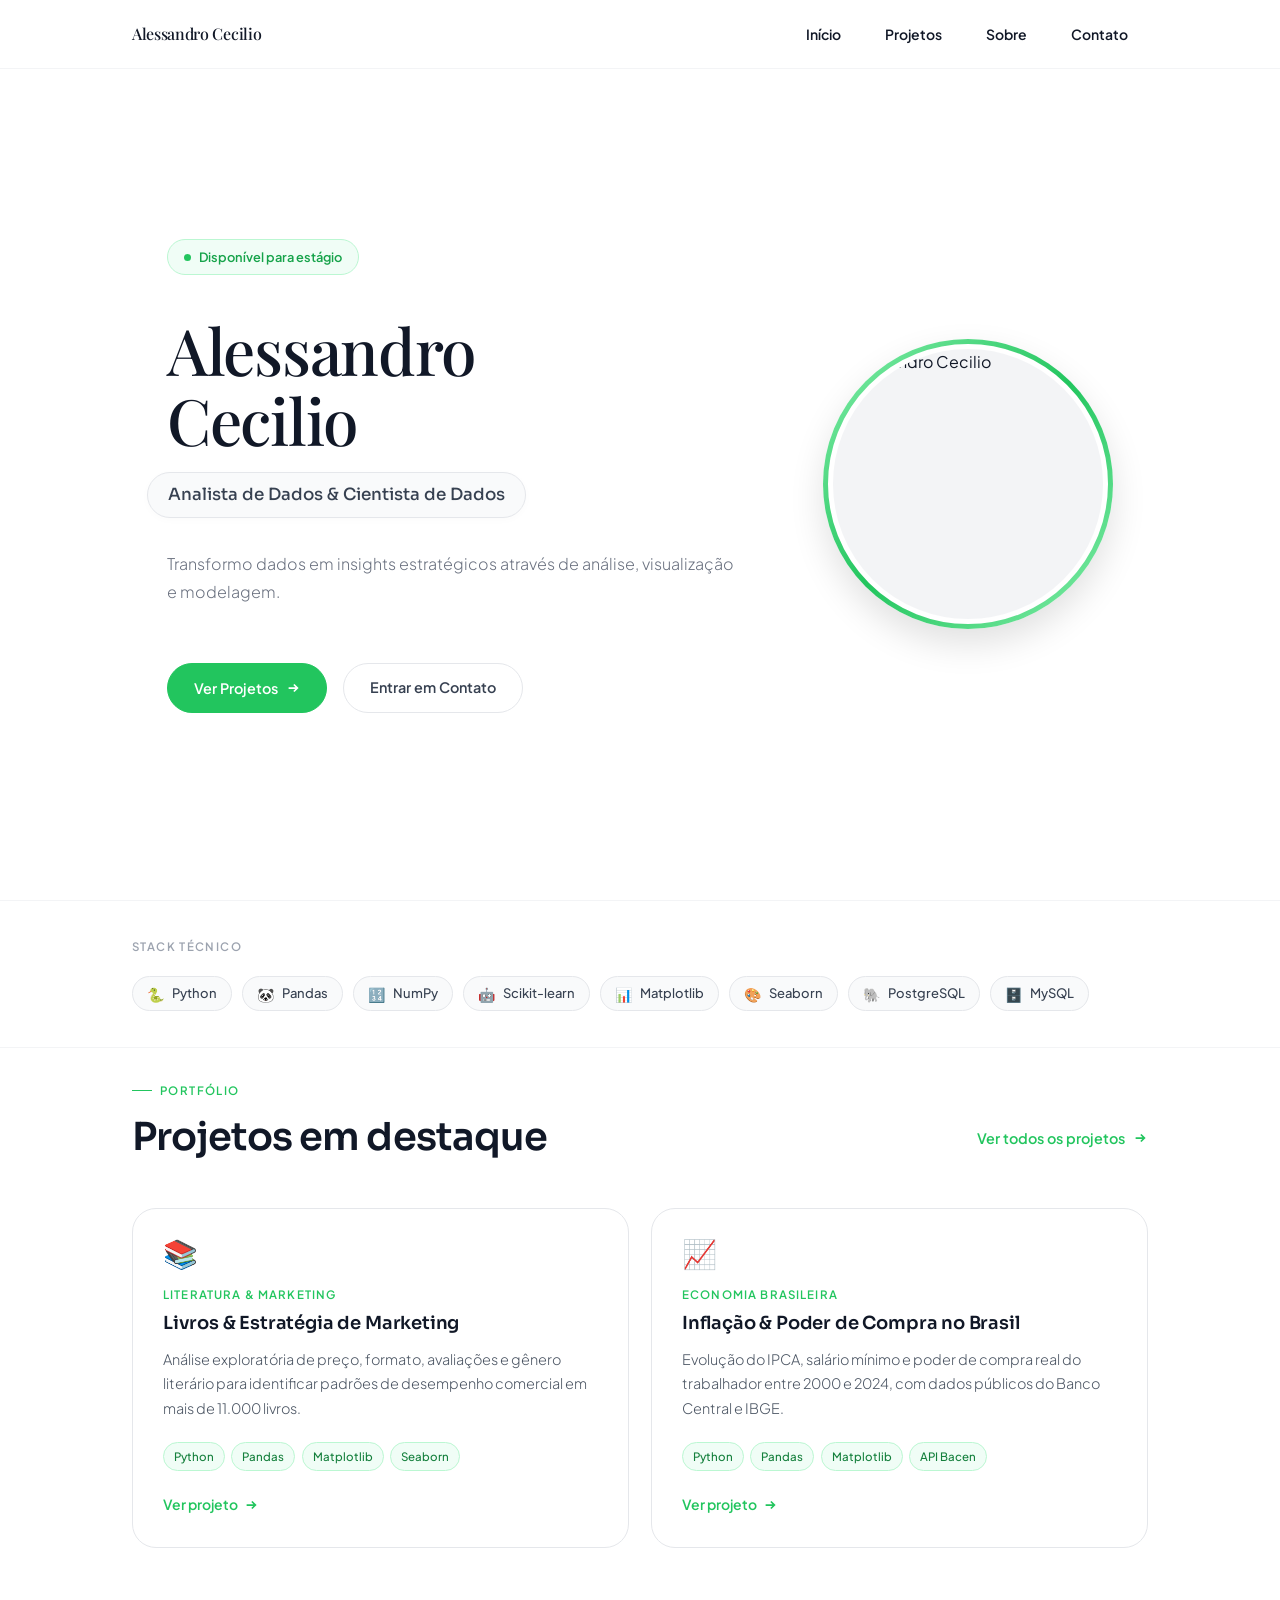
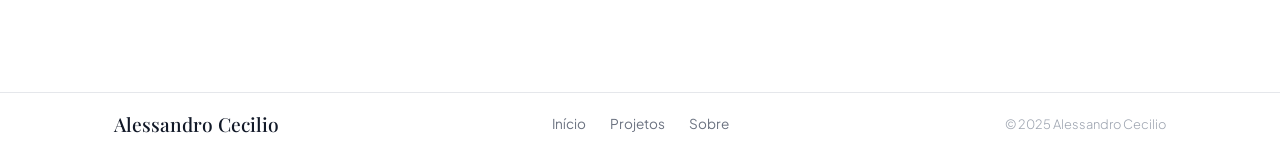
==== index.html @ 3585c95b "Primeiro commit: Portfólio versão 1.0" ====
<!DOCTYPE html>
<html lang="pt-BR">
<head>
<meta charset="UTF-8">
<meta name="viewport" content="width=device-width, initial-scale=1.0">
<meta name="description" content="Alessandro Cecilio — Analista de Dados e Cientista de Dados. Transformo dados em insights estratégicos.">
<meta property="og:title" content="Alessandro Cecilio | Analista de Dados">
<meta property="og:description" content="Transformo dados em insights estratégicos através de análise, visualização e modelagem.">
<title>Alessandro Cecilio | Analista de Dados</title>

<link rel="preconnect" href="https://fonts.googleapis.com">
<link href="https://fonts.googleapis.com/css2?family=Plus+Jakarta+Sans:ital,wght@0,300;0,400;0,500;0,600;0,700;1,300;1,400&family=Sora:wght@300;400;500;600;700&display=swap" rel="stylesheet">
<link href="https://fonts.googleapis.com/css2?family=Plus+Jakarta+Sans:ital,wght@0,300;0,400;0,500;0,600;0,700;1,300;1,400&family=Sora:wght@300;400;500;600;700&family=Playfair+Display:ital,wght@0,400;0,500;0,600;1,400&display=swap" rel="stylesheet">

<link rel="stylesheet" href="css/main.css">
<link rel="stylesheet" href="css/navbar.css">
<link rel="stylesheet" href="css/hero.css">
<link rel="stylesheet" href="css/projects.css">
<link rel="stylesheet" href="css/about.css">
<link rel="stylesheet" href="css/footer.css">
<link rel="stylesheet" href="css/responsive.css">
</head>
<body>

<div id="navbar-container"></div>

<div id="page-home" class="page active">
  <section class="hero">
    <div class="hero-inner">
      <div class="hero-text">
        <div class="hero-badge">
          <span class="hero-badge-dot"></span> Disponível para estágio
        </div>
        <h1 class="hero-name">Alessandro<br>Cecilio</h1>
        <p class="hero-title">Analista de Dados &amp; Cientista de Dados</p>
        <p class="hero-desc">
          Transformo dados em insights estratégicos através de análise, visualização e modelagem.
        </p>
        <div class="hero-actions">
          <button class="btn btn-green" onclick="go('projects')">
            Ver Projetos
            <svg width="14" height="14" viewBox="0 0 16 16" fill="none" stroke="currentColor" stroke-width="2"><path d="M3 8h10M9 4l4 4-4 4"/></svg>
          </button>
          <a href="mailto:moreiraalessandro901@gmail.com" class="btn btn-outline">Entrar em Contato</a>
        </div>
        <div class="hero-socials">
          <a href="https://github.com/AleCecilio" target="_blank" class="social-link" title="GitHub">
            <svg viewBox="0 0 24 24"><path d="M12 0C5.37 0 0 5.37 0 12c0 5.31 3.435 9.795 8.205 11.385.6.105.825-.255.825-.57 0-.285-.015-1.23-.015-2.235-3.015.555-3.795-.735-4.035-1.41-.135-.345-.72-1.41-1.23-1.695-.42-.225-1.02-.78-.015-.795.945-.015 1.62.87 1.845 1.23 1.08 1.815 2.805 1.305 3.495.99.105-.78.42-1.305.765-1.605-2.67-.3-5.46-1.335-5.46-5.925 0-1.305.465-2.385 1.23-3.225-.12-.3-.54-1.53.12-3.18 0 0 1.005-.315 3.3 1.23.96-.27 1.98-.405 3-.405s2.04.135 3 .405c2.295-1.56 3.3-1.23 3.3-1.23.66 1.65.24 2.88.12 3.18.765.84 1.23 1.905 1.23 3.225 0 4.605-2.805 5.625-5.475 5.925.435.375.81 1.095.81 2.22 0 1.605-.015 2.895-.015 3.3 0 .315.225.69.825.57A12.02 12.02 0 0 0 24 12c0-6.63-5.37-12-12-12z"/></svg>
          </a>
          <a href="https://www.linkedin.com/in/alessandro-cecilio" target="_blank" class="social-link" title="LinkedIn">
            <svg viewBox="0 0 24 24"><path d="M20.447 20.452h-3.554v-5.569c0-1.328-.027-3.037-1.852-3.037-1.853 0-2.136 1.445-2.136 2.939v5.667H9.351V9h3.414v1.561h.046c.477-.9 1.637-1.85 3.37-1.85 3.601 0 4.267 2.37 4.267 5.455v6.286zM5.337 7.433a2.062 2.062 0 0 1-2.063-2.065 2.064 2.064 0 1 1 2.063 2.065zm1.782 13.019H3.555V9h3.564v11.452zM22.225 0H1.771C.792 0 0 .774 0 1.729v20.542C0 23.227.792 24 1.771 24h20.451C23.2 24 24 23.227 24 22.271V1.729C24 .774 23.2 0 22.222 0h.003z"/></svg>
          </a>
          <a href="mailto:moreiraalessandro901@gmail.com" class="social-link" title="Email">
            <svg viewBox="0 0 24 24"><path d="M20 4H4c-1.1 0-2 .9-2 2v12c0 1.1.9 2 2 2h16c1.1 0 2-.9 2-2V6c0-1.1-.9-2-2-2zm0 4-8 5-8-5V6l8 5 8-5v2z"/></svg>
          </a>
        </div>
      </div>
      <div class="hero-photo">
        <div class="avatar-ring">
          <div class="avatar-inner">
            <img src="https://github.com/AleCecilio.png?size=400" alt="Alessandro Cecilio" loading="eager">
          </div>
        </div>
      </div>
    </div>
  </section>

  <div class="skills-strip">
    <div class="skills-strip-inner">
      <div class="skills-strip-label">Stack técnico</div>
      <div class="skills-row" id="skillsRow"></div>
    </div>
  </div>

  <section class="section">
    <div class="container">
      <div class="reveal">
        <div class="eyebrow">Portfólio</div>
        <div style="display:flex;align-items:flex-end;justify-content:space-between;flex-wrap:wrap;gap:1rem;margin-bottom:0">
          <h2 class="section-heading" style="margin-bottom:0">Projetos em destaque</h2>
          <button class="btn btn-ghost" onclick="go('projects')">
            Ver todos os projetos
            <svg width="14" height="14" viewBox="0 0 16 16" fill="none" stroke="currentColor" stroke-width="2"><path d="M3 8h10M9 4l4 4-4 4"/></svg>
          </button>
        </div>
      </div>
      <div class="projects-grid" id="homeProjectsGrid"></div>
    </div>
  </section>

  <div class="footer-container"></div>
</div>

<div id="projects-container"></div>
<div id="about-container"></div>
<div id="detail-container"></div>
<div id="contact-container"></div> 

<script src="js/skills.js"></script>
<script src="js/projects.js"></script>
<script src="js/animations.js"></script>
<script src="js/navigation.js"></script>
<script src="js/main.js"></script>
</body>
</html>
---- css/main.css ----
/* ══════════════════════════════════════
   RESET & TOKENS
══════════════════════════════════════ */
*, *::before, *::after { box-sizing: border-box; margin: 0; padding: 0; }

:root {
  /* greens */
  --g50:  #f0fdf6;
  --g100: #dcfce9;
  --g200: #bbf7d2;
  --g300: #86efac;
  --g400: #4ade80;
  --g500: #22c55e;
  --g600: #16a34a;
  --g700: #15803d;

  /* neutrals */
  --white:   #ffffff;
  --gray-50: #f9fafb;
  --gray-100:#f3f4f6;
  --gray-200:#e5e7eb;
  --gray-300:#d1d5db;
  --gray-400:#9ca3af;
  --gray-500:#6b7280;
  --gray-600:#4b5563;
  --gray-700:#374151;
  --gray-800:#1f2937;
  --gray-900:#111827;

  /* semantic */
  --bg:        var(--white);
  --bg-soft:   var(--gray-50);
  --bg-tint:   #f6fef9;
  --text:      var(--gray-900);
  --text-2:    var(--gray-600);
  --text-3:    var(--gray-400);
  --accent:    var(--g500);
  --accent-dk: var(--g700);
  --accent-lt: var(--g100);
  --border:    var(--gray-200);
  --border-lt: var(--gray-100);

  /* type */
  --font-name: 'Playfair Display', serif;
  --font-head: 'Sora', sans-serif;
  --font-body: 'Plus Jakarta Sans', sans-serif;

  /* space */
  --r-sm:  8px;
  --r-md:  12px;
  --r-lg:  16px;
  --r-xl:  24px;
  --r-full: 9999px;

  --tr: 0.25s ease;
}

html { scroll-behavior: smooth; font-size: 16px; }

body {
  font-family: var(--font-body);
  background: var(--bg);
  color: var(--text);
  line-height: 1.65;
  -webkit-font-smoothing: antialiased;
  overflow-x: hidden;
}

img { max-width: 100%; display: block; }
a { color: inherit; text-decoration: none; }
button { font-family: inherit; cursor: pointer; border: none; background: none; }
ul { list-style: none; }

/* ══════════════════════════════════════
   UTILITIES
══════════════════════════════════════ */
.container {
  max-width: 1080px;
  margin: 0 auto;
  padding: 0 2rem;
}

.section { padding: 1.5rem 0 6rem 0; }
.section-alt { background: var(--bg-soft); }
.section-tint { background: var(--bg-tint); }

.eyebrow {
  display: inline-flex;
  align-items: center;
  gap: 0.5rem;
  font-family: var(--font-body);
  font-size: 0.72rem;
  font-weight: 600;
  letter-spacing: 0.12em;
  text-transform: uppercase;
  color: var(--accent);
  margin-bottom: 0.875rem;
}

.eyebrow::before {
  content: '';
  display: block;
  width: 20px;
  height: 1.5px;
  background: var(--accent);
  flex-shrink: 0;
}

.section-heading {
  font-family: var(--font-head);
  font-size: clamp(1.875rem, 3vw, 2.5rem);
  font-weight: 600;
  letter-spacing: -0.025em;
  line-height: 1.2;
  color: var(--gray-900);
  margin-bottom: 0.75rem;
}

.section-sub {
  font-size: 1.0625rem;
  font-weight: 300;
  color: var(--text-2);
  max-width: 52ch;
  line-height: 1.75;
}

/* fade-up on scroll */
.reveal {
  opacity: 0;
  transform: translateY(18px);
  transition: opacity 0.55s ease, transform 0.55s ease;
}
.reveal.in {
  opacity: 1;
  transform: translateY(0);
}
.reveal-d1 { transition-delay: 0.1s; }
.reveal-d2 { transition-delay: 0.2s; }
.reveal-d3 { transition-delay: 0.3s; }
.reveal-d4 { transition-delay: 0.4s; }

/* ══════════════════════════════════════
   BUTTONS
══════════════════════════════════════ */
.btn {
  display: inline-flex;
  align-items: center;
  gap: 0.5rem;
  font-family: var(--font-body);
  font-size: 0.9rem;
  font-weight: 600;
  padding: 0.75rem 1.625rem;
  border-radius: var(--r-full);
  transition: var(--tr);
  white-space: nowrap;
  cursor: pointer;
}

.btn-green {
  background: var(--accent);
  color: #fff;
  border: 1.5px solid var(--accent);
}
.btn-green:hover {
  background: var(--accent-dk);
  border-color: var(--accent-dk);
  transform: translateY(-1px);
  box-shadow: 0 4px 16px rgba(34,197,94,0.25);
}

.btn-outline {
  background: transparent;
  color: var(--gray-700);
  border: 1.5px solid var(--border);
}
.btn-outline:hover {
  border-color: var(--accent);
  color: var(--accent);
  transform: translateY(-1px);
}

.btn-ghost {
  background: transparent;
  color: var(--accent);
  border: 1.5px solid transparent;
  padding-left: 0;
  padding-right: 0;
}
.btn-ghost:hover { gap: 0.75rem; }

/* PAGES DEFAULT */
.page { display: none; padding-top: 68px; }
.page.active { display: block; }
---- css/navbar.css ----
/* ══════════════════════════════════════
   NAVBAR
══════════════════════════════════════ */
#navbar {
  position: fixed;
  top: 0; left: 0; right: 0;
  z-index: 200;
  background: rgba(255,255,255,0.92);
  backdrop-filter: blur(16px);
  -webkit-backdrop-filter: blur(16px);
  border-bottom: 1px solid var(--border-lt);
  transition: box-shadow 0.3s ease;
}
#navbar.scrolled {
  box-shadow: 0 1px 20px rgba(0,0,0,0.06);
}

.nav-inner {
  display: flex;
  align-items: center;
  justify-content: space-between;
  height: 68px;
  max-width: 1080px;
  margin: 0 auto;
  padding: 0 2rem;
}

.nav-logo {
  font-family: var(--font-name);
  font-weight: 500;
  letter-spacing: -0.02em;
  cursor: pointer;
}
.nav-logo span { color: var(--accent); }

.nav-links {
  display: flex;
  align-items: center;
  gap: 0.25rem;
}

.nav-links a {
  font-size: 0.875rem;
  font-weight: 600;
  color: var(--text);
  padding: 0.5rem 1.25rem;
  border-radius: var(--r-full);
  cursor: pointer;
  transition: all 0.25s ease;
}

.nav-links a:hover {
  background: var(--accent);
  color: #fff;
  transform: translateY(-1px);
}

.nav-links a.active {
  color: var(--gray-900);
  background: var(--gray-100);
}

.hamburger {
  display: none;
  flex-direction: column;
  gap: 5px;
  padding: 6px;
  cursor: pointer;
}
.hamburger span {
  display: block;
  width: 22px; height: 1.5px;
  background: var(--gray-700);
  border-radius: 2px;
  transition: var(--tr);
}
---- css/hero.css ----
/* ══════════════════════════════════════
   HERO
══════════════════════════════════════ */
.hero {
  min-height: calc(100vh - 68px); 
  display: flex;
  align-items: center; 
  background: var(--white);
  padding: 2rem 0; 
}

.hero-inner {
  display: grid;
  grid-template-columns: 1fr auto;
  align-items: center;
  gap: 5rem;
  max-width: 1080px;
  margin: 0 auto;
  padding: 0 2rem;
}

.hero-text {}

.hero-badge {
  display: inline-flex;
  align-items: center;
  gap: 0.5rem;
  background: var(--g50);
  border: 1px solid var(--g200);
  color: var(--g600);
  font-size: 0.8rem;
  font-weight: 600;
  padding: 0.4rem 1rem;
  border-radius: var(--r-full);
  margin-bottom: 2.5rem; /* Aumentado para afastar do nome */
}

.hero-badge-dot {
  width: 7px; height: 7px;
  border-radius: 50%;
  background: var(--accent);
  animation: blink 2s ease-in-out infinite;
}

@keyframes blink {
  0%, 100% { opacity: 1; }
  50% { opacity: 0.3; }
}

.hero-name {
  font-family: var(--font-name);
  font-weight: 500;
  letter-spacing: -0.02em;
  font-size: clamp(3rem, 5vw, 4rem); 
  line-height: 1.1;
  white-space: nowrap;
  margin-bottom: 1rem; 
}

.hero-title {
  display: inline-block; 
  font-family: var(--font-head);
  font-size: 1.05rem; 
  font-weight: 500;
  color: var(--gray-700);
  background: var(--gray-50); 
  border: 1px solid var(--border); 
  padding: 0.5rem 1.25rem; 
  border-radius: var(--r-full); 
  margin-bottom: 2rem;
  letter-spacing: 0;
  box-shadow: 0 2px 8px rgba(0,0,0,0.02); 


  margin-left: -1.25rem; 
}

.hero-desc {
  font-size: 1rem;
  font-weight: 300;
  color: var(--gray-500);
  line-height: 1.8; 
  max-width: 48ch;
  margin-bottom: 3.5rem; 
}

.hero-actions {
  display: flex;
  gap: 1rem;
  flex-wrap: wrap;
  margin-bottom: 1rem;
}

.hero-socials {
  display: none; 
}

.social-link {
  display: flex;
  align-items: center;
  justify-content: center;
  width: 40px; height: 40px;
  border-radius: var(--r-md);
  border: 1.5px solid var(--border);
  color: var(--gray-500);
  transition: var(--tr);
}
.social-link:hover {
  border-color: var(--accent);
  color: var(--accent);
  transform: translateY(-2px);
}
.social-link svg { width: 18px; height: 18px; fill: currentColor; }

/* AVATAR */
.hero-photo {
  flex-shrink: 0;
}

.avatar-ring {
  width: 290px;         
  height: 290px;        
  border-radius: 50%;
  padding: 5px;          
  background: linear-gradient(135deg, var(--g300), var(--g500), var(--g300));
  animation: ring-rotate 6s linear infinite;
  
  box-shadow: 0 15px 35px rgba(0, 0, 0, 0.12); 
}

@keyframes ring-rotate {
  to { background: linear-gradient(495deg, var(--g300), var(--g500), var(--g300)); }
}

.avatar-inner {
  width: 100%;
  height: 100%;
  border-radius: 50%;
  overflow: hidden;
  border: 5px solid var(--white); 
  background: var(--gray-100);
}

.avatar-inner img {
  width: 100%;
  height: 100%;
  object-fit: cover;
}

/* ══════════════════════════════════════
   SKILLS STRIP
══════════════════════════════════════ */
.skills-strip {
  border-top: 1px solid var(--border-lt);
  border-bottom: 1px solid var(--border-lt);
  padding: 2.25rem 0;
  background: var(--white);
}

.skills-strip-inner {
  max-width: 1080px;
  margin: 0 auto;
  padding: 0 2rem;
}

.skills-strip-label {
  font-size: 0.72rem;
  font-weight: 600;
  letter-spacing: 0.12em;
  text-transform: uppercase;
  color: var(--gray-400);
  margin-bottom: 1.25rem;
}

.skills-row {
  display: flex;
  flex-wrap: wrap;
  gap: 0.625rem;
}

.skill-chip {
  display: inline-flex;
  align-items: center;
  gap: 0.5rem;
  font-size: 0.8125rem;
  font-weight: 500;
  color: var(--gray-700);
  background: var(--gray-50);
  border: 1px solid var(--gray-200);
  padding: 0.375rem 0.875rem;
  border-radius: var(--r-full);
  transition: var(--tr);
}
.skill-chip:hover {
  border-color: var(--g300);
  background: var(--g50);
  color: var(--g700);
}

.skill-chip-icon {
  font-size: 14px;
  line-height: 1;
}

/* ══════════════════════════════════════
   CONTACT SECTION
══════════════════════════════════════ */
.contact-band {
  background: linear-gradient(135deg, var(--g50), var(--white));
  border-top: 1px solid var(--g100);
  border-bottom: 1px solid var(--g100);
  padding: 5rem 0;
}

.contact-inner {
  max-width: 640px;
  margin: 0 auto;
  padding: 0 2rem;
  text-align: center;
}

.contact-inner .section-heading { margin-bottom: 1rem; }
.contact-inner .section-sub { margin: 0 auto 2.25rem; }

.contact-links {
  display: flex;
  align-items: center;
  justify-content: center;
  gap: 1rem;
  flex-wrap: wrap;
}

.contact-item {
  display: inline-flex;
  align-items: center;
  gap: 0.5rem;
  font-size: 0.875rem;
  font-weight: 500;
  color: var(--gray-600);
  background: var(--white);
  border: 1.5px solid var(--border);
  padding: 0.625rem 1.25rem;
  border-radius: var(--r-full);
  transition: var(--tr);
  text-decoration: none;
}
.contact-item:hover {
  border-color: var(--accent);
  color: var(--accent);
  transform: translateY(-2px);
  box-shadow: 0 4px 12px rgba(34,197,94,0.12);
}
.contact-item svg { width: 16px; height: 16px; fill: currentColor; flex-shrink: 0; }
---- css/projects.css ----
/* ══════════════════════════════════════
   PROJECTS SECTION / PAGE
══════════════════════════════════════ */
.projects-grid {
  display: grid;
  grid-template-columns: repeat(auto-fit, minmax(310px, 1fr));
  gap: 1.375rem;
  margin-top: 3rem;
}

.project-card {
  background: var(--white);
  border: 1px solid var(--border);
  border-radius: var(--r-xl);
  padding: 1.875rem;
  cursor: pointer;
  transition: var(--tr);
  display: flex;
  flex-direction: column;
  position: relative;
  overflow: hidden;
}

.project-card::after {
  content: '';
  position: absolute;
  top: 0; left: 0; right: 0;
  height: 2px;
  background: linear-gradient(90deg, var(--g300), var(--g500));
  transform: scaleX(0);
  transform-origin: left;
  transition: transform 0.35s ease;
}

.project-card:hover {
  border-color: var(--g200);
  box-shadow: 0 8px 32px rgba(0,0,0,0.07);
  transform: translateY(-3px);
}
.project-card:hover::after { transform: scaleX(1); }

.card-emoji {
  font-size: 1.75rem;
  margin-bottom: 1.125rem;
  display: block;
  line-height: 1;
}

.card-area {
  font-size: 0.72rem;
  font-weight: 600;
  letter-spacing: 0.1em;
  text-transform: uppercase;
  color: var(--accent);
  margin-bottom: 0.4rem;
}

.card-title {
  font-family: var(--font-head);
  font-size: 1.125rem;
  font-weight: 600;
  color: var(--gray-900);
  line-height: 1.35;
  margin-bottom: 0.75rem;
  letter-spacing: -0.01em;
}

.card-desc {
  font-size: 0.9rem;
  font-weight: 300;
  color: var(--gray-600);
  line-height: 1.7;
  margin-bottom: 1.375rem;
  flex: 1;
}

.card-tags {
  display: flex;
  flex-wrap: wrap;
  gap: 0.4rem;
  margin-bottom: 1.375rem;
}

.card-tag {
  font-size: 0.72rem;
  font-weight: 500;
  color: var(--g700);
  background: var(--g50);
  border: 1px solid var(--g200);
  padding: 0.25rem 0.625rem;
  border-radius: var(--r-full);
}

.card-cta {
  display: inline-flex;
  align-items: center;
  gap: 0.375rem;
  font-size: 0.875rem;
  font-weight: 600;
  color: var(--accent);
  transition: var(--tr);
  margin-top: auto;
}
.card-cta:hover { gap: 0.625rem; }

/* ══════════════════════════════════════
   PROJECT DETAIL
══════════════════════════════════════ */
.detail-wrap {
  max-width: 1080px;
  margin: 0 auto;
  padding: 4rem 2rem;
}

.back-link {
  display: inline-flex;
  align-items: center;
  gap: 0.375rem;
  font-size: 0.875rem;
  font-weight: 500;
  color: var(--gray-500);
  margin-bottom: 2.5rem;
  transition: var(--tr);
  cursor: pointer;
  background: none;
  border: none;
}
.back-link:hover { color: var(--accent); gap: 0.625rem; }

.detail-hero {
  border-bottom: 1px solid var(--border-lt);
  padding-bottom: 2.5rem;
  margin-bottom: 3rem;
}

.detail-emoji {
  font-size: 2.5rem;
  margin-bottom: 1rem;
  display: block;
}

.detail-area {
  font-size: 0.72rem;
  font-weight: 600;
  letter-spacing: 0.1em;
  text-transform: uppercase;
  color: var(--accent);
  margin-bottom: 0.5rem;
}

.detail-title {
  font-family: var(--font-head);
  font-size: clamp(2rem, 4vw, 3rem);
  font-weight: 700;
  letter-spacing: -0.03em;
  line-height: 1.15;
  color: var(--gray-900);
  margin-bottom: 1rem;
}

.detail-body {
  display: grid;
  grid-template-columns: 1fr 280px;
  gap: 3.5rem;
  align-items: start;
}

.detail-block {
  margin-bottom: 2.5rem;
}

.detail-block h3 {
  font-family: var(--font-head);
  font-size: 1rem;
  font-weight: 600;
  color: var(--gray-900);
  margin-bottom: 0.875rem;
  display: flex;
  align-items: center;
  gap: 0.5rem;
}

.detail-block p {
  font-size: 0.9375rem;
  font-weight: 300;
  color: var(--gray-600);
  line-height: 1.8;
}

.detail-block ul {
  display: flex;
  flex-direction: column;
  gap: 0.5rem;
}
.detail-block ul li {
  font-size: 0.9375rem;
  font-weight: 300;
  color: var(--gray-600);
  line-height: 1.7;
  padding-left: 1.25rem;
  position: relative;
}
.detail-block ul li::before {
  content: '→';
  position: absolute;
  left: 0;
  color: var(--accent);
}

.insight-item {
  background: var(--g50);
  border: 1px solid var(--g100);
  border-left: 3px solid var(--accent);
  border-radius: 0 var(--r-md) var(--r-md) 0;
  padding: 1rem 1.25rem;
  margin-bottom: 0.75rem;
  font-size: 0.9rem;
  font-weight: 300;
  color: var(--gray-700);
  line-height: 1.7;
}

.viz-placeholder {
  background: var(--gray-50);
  border: 1.5px dashed var(--gray-200);
  border-radius: var(--r-xl);
  padding: 3rem 2rem;
  text-align: center;
  margin-bottom: 2rem;
}
.viz-placeholder .vp-icon { font-size: 2.5rem; margin-bottom: 0.75rem; }
.viz-placeholder p { color: var(--gray-400); font-size: 0.875rem; font-weight: 300; }
.viz-placeholder p strong { display: block; font-weight: 600; color: var(--gray-600); margin-bottom: 0.25rem; }

/* sidebar */
.sidebar-block {
  background: var(--gray-50);
  border: 1px solid var(--border-lt);
  border-radius: var(--r-xl);
  padding: 1.375rem;
  margin-bottom: 1rem;
}

.sidebar-block h4 {
  font-size: 0.72rem;
  font-weight: 700;
  letter-spacing: 0.1em;
  text-transform: uppercase;
  color: var(--gray-400);
  margin-bottom: 0.875rem;
}

.sidebar-tags {
  display: flex;
  flex-wrap: wrap;
  gap: 0.375rem;
}

.status-badge {
  display: inline-flex;
  align-items: center;
  gap: 0.4rem;
  font-size: 0.8125rem;
  font-weight: 500;
  color: var(--g700);
}
.status-dot {
  width: 7px; height: 7px;
  border-radius: 50%;
  background: var(--accent);
}
---- css/about.css ----
/* ══════════════════════════════════════
   ABOUT PAGE
══════════════════════════════════════ */
.about-layout {
  display: grid;
  grid-template-columns: 1fr 1fr;
  gap: 4rem;
  align-items: start;
  margin-top: 3rem;
}

.about-text p {
  font-size: 0.9375rem;
  font-weight: 300;
  color: var(--gray-600);
  line-height: 1.85;
  margin-bottom: 1.25rem;
}

.about-meta-grid {
  display: grid;
  gap: 1rem;
}

.about-meta-card {
  background: var(--gray-50);
  border: 1px solid var(--border-lt);
  border-radius: var(--r-xl);
  padding: 1.375rem;
}
.about-meta-card h4 {
  font-size: 0.72rem;
  font-weight: 700;
  letter-spacing: 0.1em;
  text-transform: uppercase;
  color: var(--gray-400);
  margin-bottom: 0.75rem;
}
.about-meta-card p {
  font-size: 0.9rem;
  font-weight: 400;
  color: var(--gray-700);
  line-height: 1.6;
}
.about-meta-card .sub {
  font-size: 0.8rem;
  color: var(--gray-400);
  font-weight: 300;
  display: block;
  margin-top: 0.125rem;
}
---- css/footer.css ----
/* ══════════════════════════════════════
   FOOTER
══════════════════════════════════════ */
footer {
  border-top: 1px solid var(--gray-200);
  margin-top: 3rem;
  padding: 0.5rem 0;
  background: var(--white);
}

.footer-inner {
  max-width: 1100px;
  margin: 0 auto;
  padding: 0.5rem 1.5rem;

  display: grid;
  grid-template-columns: 1fr auto 1fr;
  align-items: center;
}
.footer-logo {
  font-family: var(--font-name);
  font-size: 1.2rem;
  font-weight: 500;
}
.footer-logo span { color: var(--accent); }

.footer-nav {
  display: flex;
  gap: 1.5rem;
  justify-content: center;
  justify-self: start;
}
.footer-nav a {
  font-size: 0.85rem;
  color: var(--gray-500);
  transition: var(--tr);
  cursor: pointer;
}
.footer-nav a:hover { color: var(--accent); }

.footer-copy {
  font-size: 0.8rem;
  color: var(--gray-400);
  font-weight: 300;
  justify-self: end;
}
---- css/responsive.css ----
/* ══════════════════════════════════════
   RESPONSIVE
══════════════════════════════════════ */
@media (max-width: 820px) {
  .hero-inner {
    grid-template-columns: 1fr;
    gap: 3rem;
    text-align: center;
  }
  .hero-photo { order: -1; display: flex; justify-content: center; }
  .avatar-ring { width: 260px; height: 260px; }
  .hero-actions { justify-content: center; }
  .hero-socials { justify-content: center; }
  .hero-desc { margin-left: auto; margin-right: auto; }
  .about-layout { grid-template-columns: 1fr; gap: 2.5rem; }
  .detail-body { grid-template-columns: 1fr; }
  .detail-sidebar { order: -1; }
}

@media (max-width: 640px) {
  .section { padding: 4rem 0; }
  .hero { padding: 5rem 0 4rem; }
  .nav-links { display: none; }
  .nav-contact { display: none; }
  .hamburger { display: flex; }
  .nav-links.open {
    display: flex;
    flex-direction: column;
    position: fixed;
    top: 68px; left: 0; right: 0;
    background: rgba(255,255,255,0.97);
    border-bottom: 1px solid var(--border);
    padding: 1rem 1.5rem;
    gap: 0.25rem;
    z-index: 199;
  }
  .projects-grid { grid-template-columns: 1fr; }
  .contact-links { flex-direction: column; align-items: stretch; }
  .contact-item { justify-content: center; }
  .footer-inner { flex-direction: column; align-items: flex-start; gap: 0.875rem; }
}
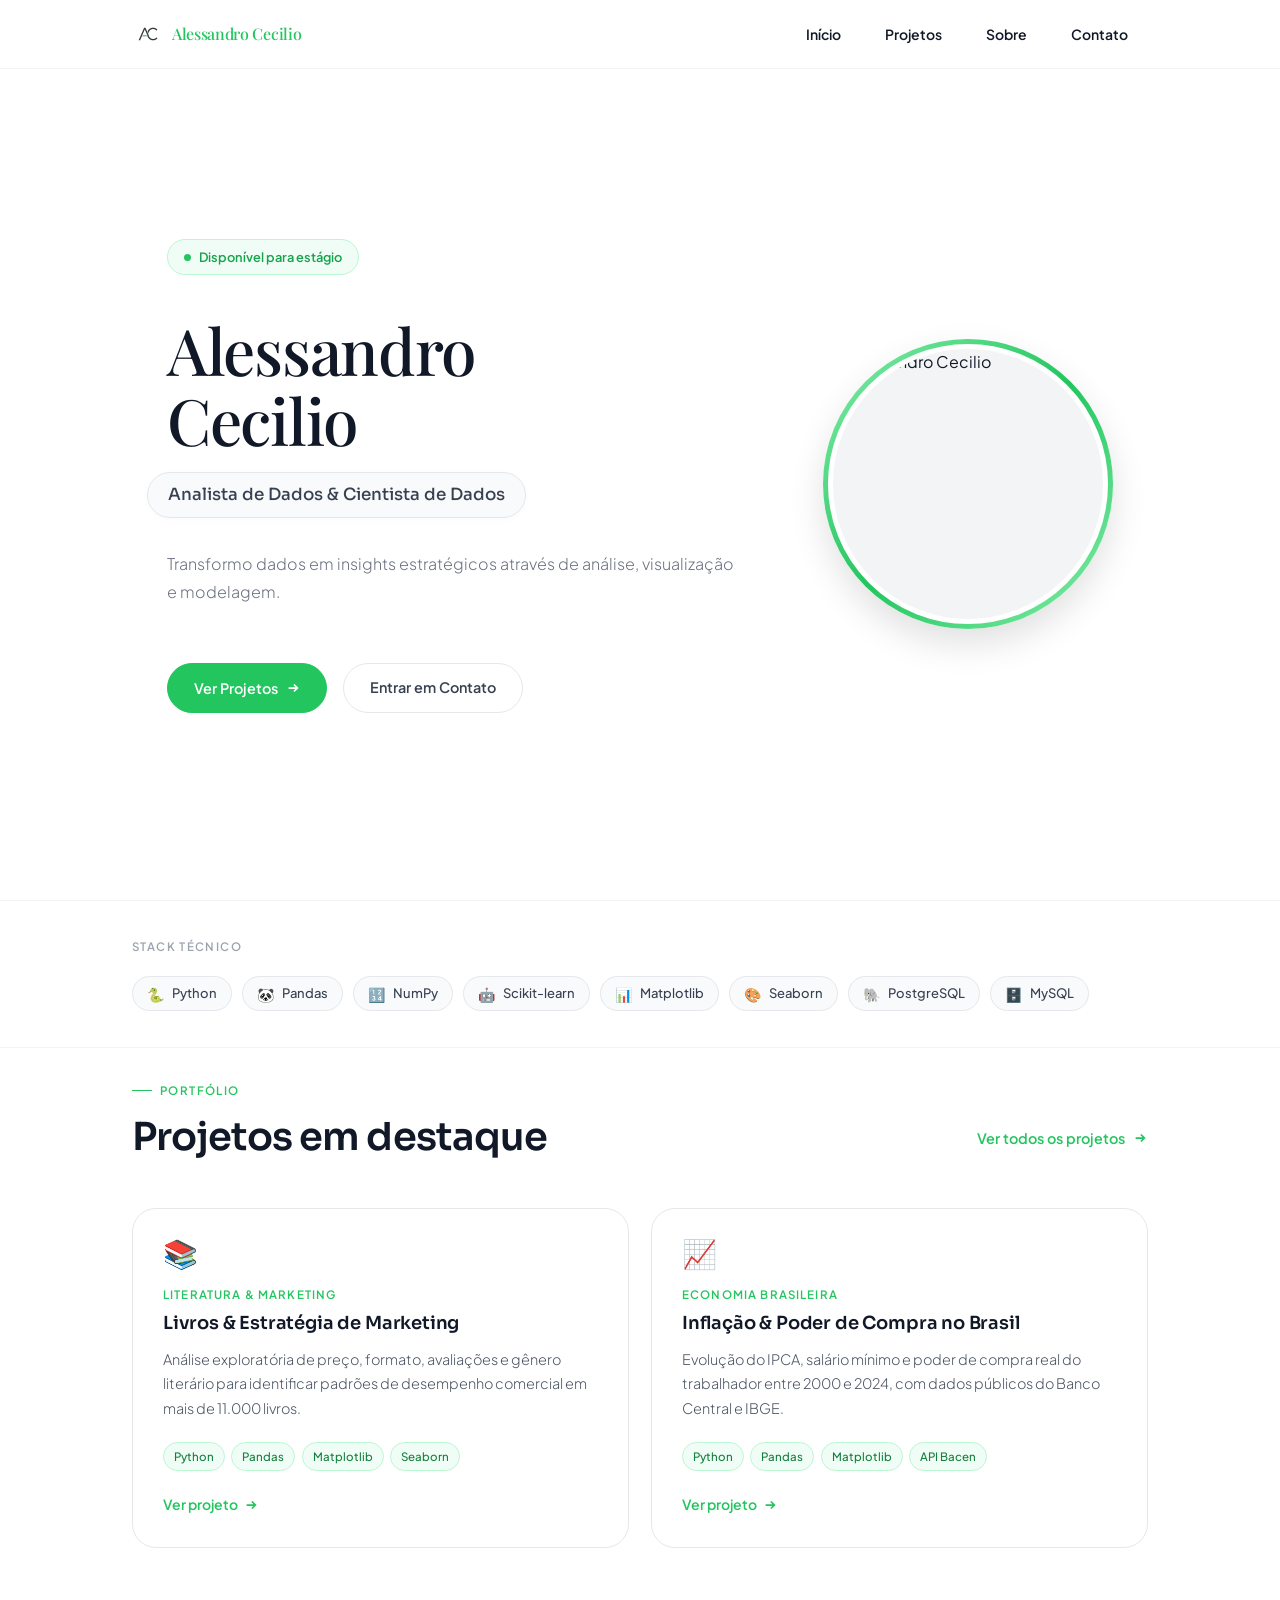
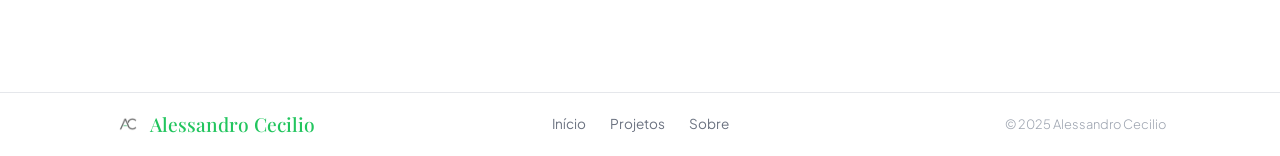
==== commit 58e88e9c: "ui: melhoria no respiro do layout e implementação do favicon" ====
--- a/index.html
+++ b/index.html
@@ -19,6 +19,8 @@
 <link rel="stylesheet" href="css/about.css">
 <link rel="stylesheet" href="css/footer.css">
 <link rel="stylesheet" href="css/responsive.css">
+
+<link rel="icon" type="image/png" href="assets/images/logo_ac_fundo.png">
 </head>
 <body>
 
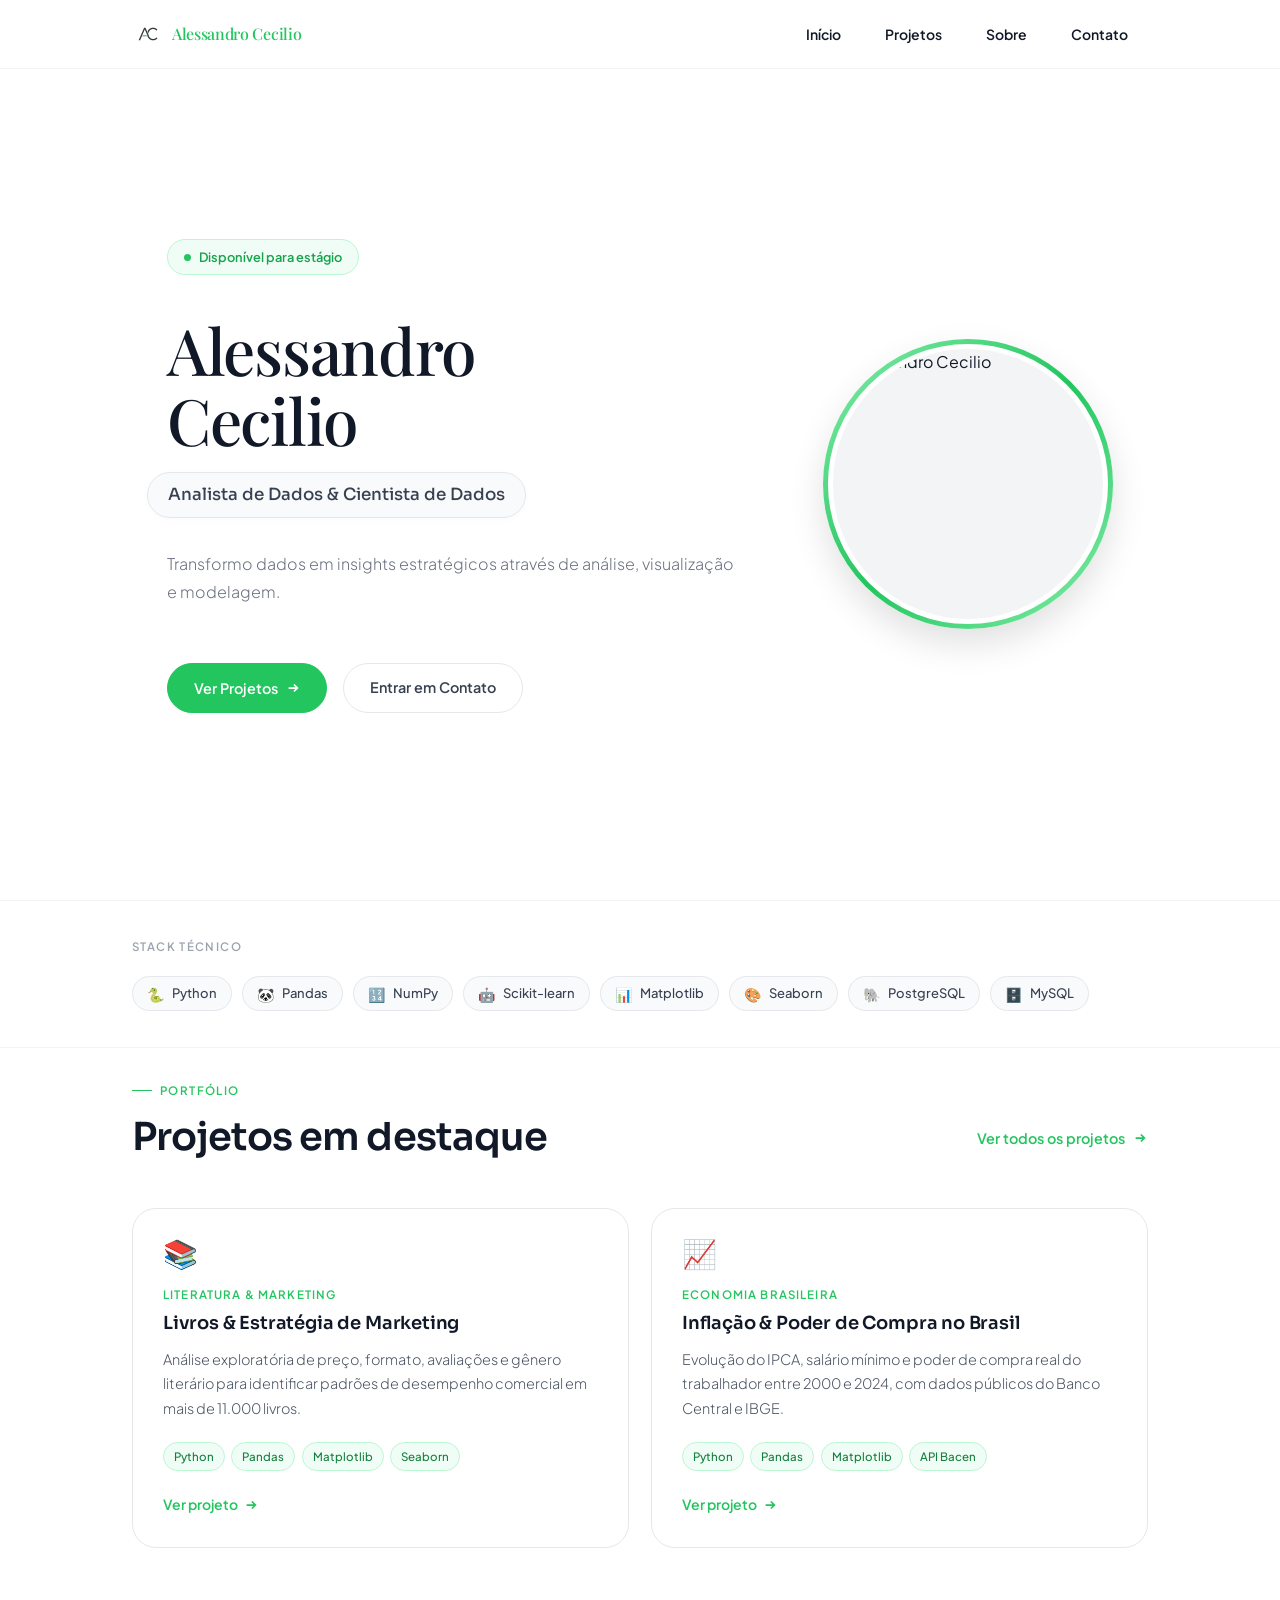
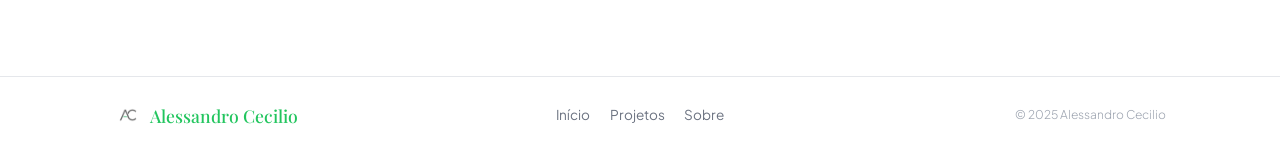
==== commit 458e141b: "ui: remove redes sociais do hero mobile para ganhar espaço" ====
--- a/index.html
+++ b/index.html
@@ -43,7 +43,7 @@
             Ver Projetos
             <svg width="14" height="14" viewBox="0 0 16 16" fill="none" stroke="currentColor" stroke-width="2"><path d="M3 8h10M9 4l4 4-4 4"/></svg>
           </button>
-          <a href="mailto:moreiraalessandro901@gmail.com" class="btn btn-outline">Entrar em Contato</a>
+          <a onclick="go('contact')" class="btn btn-outline">Entrar em Contato</a>
         </div>
         <div class="hero-socials">
           <a href="https://github.com/AleCecilio" target="_blank" class="social-link" title="GitHub">
--- a/css/footer.css
+++ b/css/footer.css
@@ -1,46 +1,72 @@
 /* ══════════════════════════════════════
-   FOOTER
+    FOOTER (RESPONSIVO)
 ══════════════════════════════════════ */
 footer {
   border-top: 1px solid var(--gray-200);
-  margin-top: 3rem;
-  padding: 0.5rem 0;
+  margin-top: 2rem; 
+  padding: 1.5rem 0; 
   background: var(--white);
 }
 
 .footer-inner {
   max-width: 1100px;
   margin: 0 auto;
-  padding: 0.5rem 1.5rem;
+  padding: 0 1.5rem;
+  
 
-  display: grid;
-  grid-template-columns: 1fr auto 1fr;
+  display: flex;
+  flex-direction: column;
   align-items: center;
+  gap: 1.5rem;
 }
+
 .footer-logo {
   font-family: var(--font-name);
-  font-size: 1.2rem;
+  font-size: 1.1rem;
   font-weight: 500;
+  display: flex;
+  align-items: center;
+  gap: 0.5rem;
 }
+
 .footer-logo span { color: var(--accent); }
 
 .footer-nav {
   display: flex;
-  gap: 1.5rem;
+  gap: 1.2rem;
   justify-content: center;
-  justify-self: start;
 }
+
 .footer-nav a {
   font-size: 0.85rem;
   color: var(--gray-500);
   transition: var(--tr);
-  cursor: pointer;
 }
-.footer-nav a:hover { color: var(--accent); }
 
 .footer-copy {
-  font-size: 0.8rem;
+  font-size: 0.75rem;
   color: var(--gray-400);
   font-weight: 300;
-  justify-self: end;
+  text-align: center;
+}
+
+/* ══════════════════════════════════════
+    DESKTOP (Telas maiores que 768px)
+══════════════════════════════════════ */
+@media (min-width: 768px) {
+  .footer-inner {
+    display: grid;
+    grid-template-columns: 1fr auto 1fr;
+    align-items: center;
+    gap: 0;
+  }
+
+  .footer-nav {
+    justify-self: start;
+  }
+
+  .footer-copy {
+    justify-self: end;
+    text-align: right;
+  }
 }
--- a/css/responsive.css
+++ b/css/responsive.css
@@ -1,41 +1,75 @@
 /* ══════════════════════════════════════
-   RESPONSIVE
+    RESPONSIVE 
 ══════════════════════════════════════ */
 @media (max-width: 820px) {
+  .hero { 
+    padding: 1.5rem 0; 
+    min-height: auto;
+  }
+
   .hero-inner {
-    grid-template-columns: 1fr;
-    gap: 3rem;
+    display: flex;
+    flex-direction: column;
+    align-items: center; 
+    justify-content: center;
+    gap: 0.75rem;
     text-align: center;
   }
-  .hero-photo { order: -1; display: flex; justify-content: center; }
-  .avatar-ring { width: 260px; height: 260px; }
-  .hero-actions { justify-content: center; }
-  .hero-socials { justify-content: center; }
-  .hero-desc { margin-left: auto; margin-right: auto; }
-  .about-layout { grid-template-columns: 1fr; gap: 2.5rem; }
-  .detail-body { grid-template-columns: 1fr; }
-  .detail-sidebar { order: -1; }
-}
 
-@media (max-width: 640px) {
-  .section { padding: 4rem 0; }
-  .hero { padding: 5rem 0 4rem; }
-  .nav-links { display: none; }
-  .nav-contact { display: none; }
-  .hamburger { display: flex; }
-  .nav-links.open {
+
+  .avatar-ring { 
+    width: 140px;  
+    height: 140px; 
+    margin-bottom: 0.5rem;
+  }
+
+
+  .hero-badge {
+    margin: 0 auto 1rem auto; 
+    display: inline-flex;
+    justify-content: center;
+    align-items: center;
+  }
+
+ 
+  .hero-name { 
+    font-size: 2.2rem; 
+    white-space: normal;
+    margin-bottom: 0.5rem;
+    width: 100%;
+    text-align: center;
+  }
+
+  
+  .hero-title { 
+    font-size: 1rem; 
+    margin: 0 auto 1.2rem auto; 
+    display: inline-block;
+    padding: 0.5rem 1.25rem;
+  }
+
+  .hero-desc { 
+    margin: 0 auto 1.5rem auto; 
+    max-width: 85%; 
+    font-size: 0.9rem; 
+    line-height: 1.4;
+  }
+
+  .hero-actions { 
     display: flex;
     flex-direction: column;
-    position: fixed;
-    top: 68px; left: 0; right: 0;
-    background: rgba(255,255,255,0.97);
-    border-bottom: 1px solid var(--border);
-    padding: 1rem 1.5rem;
-    gap: 0.25rem;
-    z-index: 199;
+    gap: 0.8rem;
+    align-items: center;
+    width: 100%;
   }
-  .projects-grid { grid-template-columns: 1fr; }
-  .contact-links { flex-direction: column; align-items: stretch; }
-  .contact-item { justify-content: center; }
-  .footer-inner { flex-direction: column; align-items: flex-start; gap: 0.875rem; }
+  
+  .hero-actions .btn {
+    width: 280px; 
+    padding: 0.8rem;
+    font-size: 0.9rem;
+  }
+
+  .hero-socials { 
+    display: none
+  }
 }
